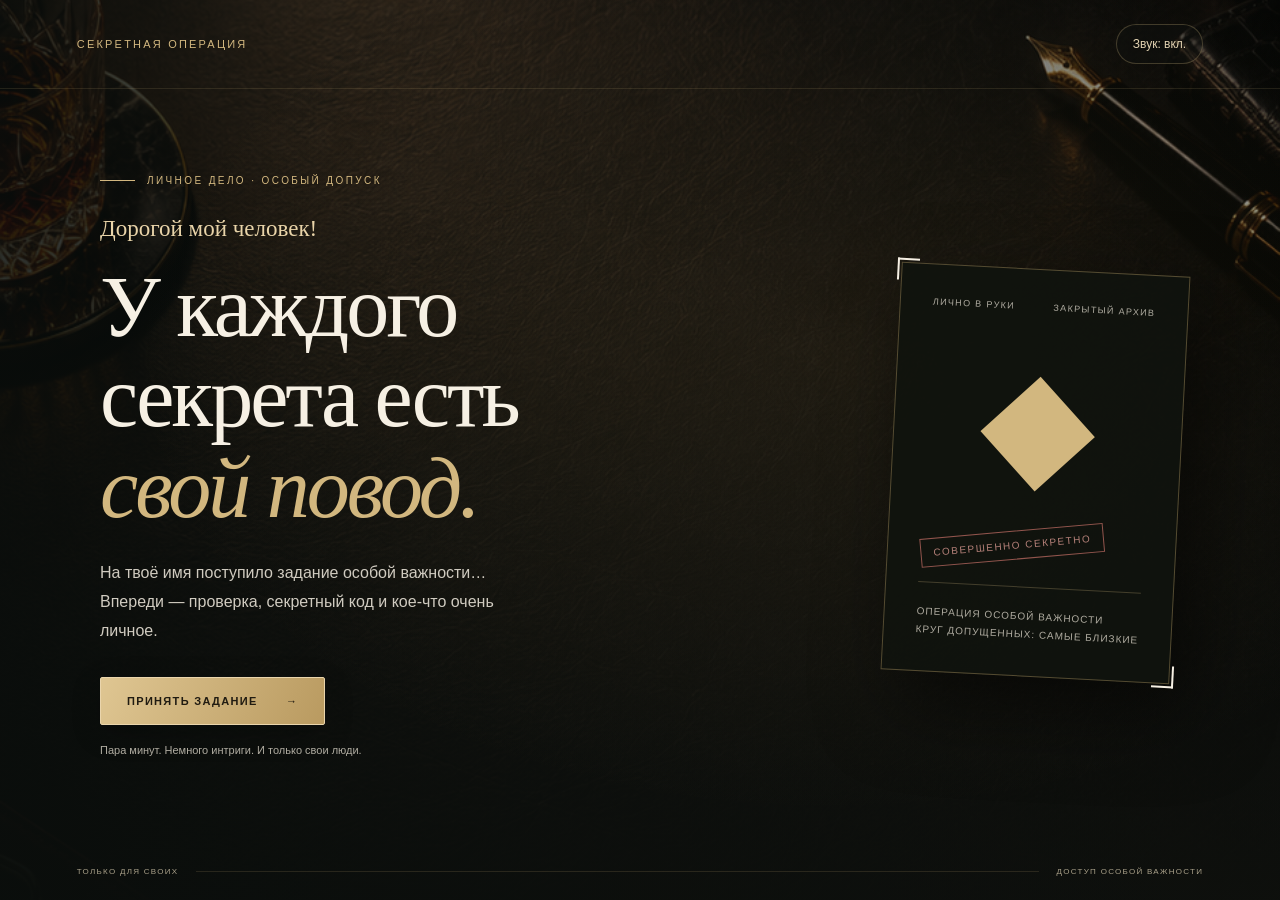
==== index.html @ e854c2c1 "Initial version of classified invitation" ====
<!doctype html>
<html lang="ru">
<head>
<meta charset="utf-8"><meta name="viewport" content="width=device-width,initial-scale=1,viewport-fit=cover">
<meta name="theme-color" content="#11120f"><meta name="description" content="Секретное задание для самого близкого круга.">
<title>СЕКРЕТНАЯ ОПЕРАЦИЯ · Совершенно секретно</title>
<link rel="icon" href="data:image/svg+xml,%3Csvg xmlns='http://www.w3.org/2000/svg' viewBox='0 0 64 64'%3E%3Crect width='64' height='64' rx='14' fill='%2311120f'/%3E%3Cpath d='M32 12L48 32L32 52L16 32Z' fill='%23d5b777'/%3E%3C/svg%3E">
<link rel="stylesheet" href="styles.css"><script type="module" src="app.js"></script>
</head>
<body>
<div class="ambience" aria-hidden="true"></div>
<header><a class="brand" href="./" aria-label="СЕКРЕТНАЯ ОПЕРАЦИЯ — начало">СЕКРЕТНАЯ ОПЕРАЦИЯ</a><button id="sound" class="sound" aria-pressed="true">Звук: вкл.</button></header>
<main id="main" tabindex="-1"></main>
<footer><span>ТОЛЬКО ДЛЯ СВОИХ</span><span class="footer-line"></span><span>ДОСТУП ОСОБОЙ ВАЖНОСТИ</span></footer>
<div id="effects" aria-hidden="true"></div><p id="asset-error" role="status" hidden>Не удалось загрузить часть оформления. Попробуйте обновить страницу.</p>
<noscript>Для участия в операции включите JavaScript в настройках браузера.</noscript>
</body></html>
---- styles.css ----
:root{color-scheme:dark;--gold:#d2b77f;--muted:#b0aca1;--ink:#11120f;font-family:Arial,Helvetica,sans-serif;background:var(--ink);color:#f6f0e4}*{box-sizing:border-box}body{margin:0;min-width:280px;min-height:100svh;display:flex;flex-direction:column}button,a{-webkit-tap-highlight-color:transparent}button{font:inherit;cursor:pointer}button:disabled{cursor:default;opacity:.6}button:focus-visible,a:focus-visible{outline:2px solid #f7dba0;outline-offset:5px}button{min-height:48px}header{position:relative;z-index:3;display:flex;align-items:center;justify-content:space-between;padding:24px max(6vw,env(safe-area-inset-right),20px);gap:16px;border-bottom:1px solid #d2b77f22}.brand{text-decoration:none;color:var(--gold);font-size:11px;letter-spacing:.2em;white-space:nowrap}.brand b{font-family:Georgia,serif;font-size:26px;font-weight:normal;letter-spacing:0;margin-left:8px}.sound{background:#11120f77;border:1px solid #d2b77f44;color:#e3d3b2;border-radius:30px;padding:0 16px;font-size:12px;min-height:40px}.ambience{position:fixed;inset:0;z-index:-2;background:linear-gradient(90deg,#090d0bd9,#0b0e0a70),linear-gradient(0deg,#10110ff5,transparent 70%),url('assets/images/spy_office_background.png') center 46%/cover no-repeat}.ambience:after{content:'';position:absolute;inset:0;background:radial-gradient(ellipse at 65% 40%,#d1a04413,transparent 60%)}main{width:100%;flex:1;display:flex;align-items:center;justify-content:center;padding:50px 24px 40px;outline:none}.scene{width:min(100%,680px);animation:arrive .65s both}.eyebrow{color:var(--gold);font-size:10px;letter-spacing:.24em;text-transform:uppercase;display:flex;align-items:center;gap:12px;margin-bottom:30px}.eyebrow:before{content:'';height:1px;width:35px;background:var(--gold)}h1,h2,p{margin-top:0}h1,h2{font-family:Georgia,'Times New Roman',serif;font-weight:normal}h1{font-size:clamp(46px,8vw,86px);line-height:1.05;margin-bottom:26px;letter-spacing:-.035em}h1 em{color:var(--gold);font-weight:normal}h2{font-size:clamp(28px,4.5vw,42px);line-height:1.2;margin-bottom:25px}.intro{width:min(100%,1080px);display:grid;grid-template-columns:1.15fr .85fr;align-items:center;gap:60px}.intro-copy{max-width:550px}.greeting{font-family:Georgia,serif;color:#e9d4a9;font-size:23px;margin-bottom:20px}.lead{color:#d0cbc0;line-height:1.8;font-size:16px;max-width:430px}.primary{background:linear-gradient(115deg,#dfc692,#b99a60);color:#201b11;border:1px solid #ead5ac;padding:17px 26px;font-size:11px;letter-spacing:.12em;font-weight:bold;border-radius:2px;box-shadow:0 8px 30px #0003;transition:filter .2s,transform .2s}.primary:hover{filter:brightness(1.1);transform:translateY(-1px)}.primary .arrow{margin-left:24px}.secondary{background:#15171299;color:#ddd0b6;border:1px solid #d2b77f55;padding:14px 20px;border-radius:2px;font-size:13px}.actions{display:flex;gap:12px;flex-wrap:wrap;margin-top:30px}.small{font-size:11px;color:var(--muted);line-height:1.7;margin-top:16px}.dossier{border:1px solid #bba16a66;background:#10130ee6;padding:32px;transform:rotate(3deg);box-shadow:20px 30px 80px #0008;position:relative}.dossier:before,.dossier:after{content:'';position:absolute;width:20px;height:20px;border-color:var(--gold)}.dossier:before{top:-5px;left:-5px;border-top:2px solid;border-left:2px solid}.dossier:after{bottom:-5px;right:-5px;border-bottom:2px solid;border-right:2px solid}.file-top{display:flex;justify-content:space-between;font-size:9px;letter-spacing:.15em;color:var(--muted)}.file-number{font:150px/1.2 Georgia,serif;color:var(--gold);text-align:center;margin:20px 0}.stamp{color:#b58179;border:1px solid #92554d;padding:8px 12px;letter-spacing:.15em;font-size:10px;display:inline-block;transform:rotate(-8deg)}.file-bottom{border-top:1px solid #d2b77f44;margin-top:26px;padding-top:20px;font-size:10px;line-height:1.8;letter-spacing:.1em;color:var(--muted)}footer{display:flex;align-items:center;gap:18px;padding:20px max(6vw,20px) max(24px,env(safe-area-inset-bottom));font-size:8px;letter-spacing:.16em;color:#aaa18a}.footer-line{height:1px;background:#d2b77f25;flex:1}.panel{padding:34px;background:#111610ed;border:1px solid #d2b77f40;box-shadow:0 25px 70px #0004}.panel-top{display:flex;justify-content:space-between;gap:15px;color:var(--gold);font-size:10px;letter-spacing:.12em;margin-bottom:24px}.live:before{content:'●';color:#b4c394;margin-right:7px}.ecg{height:100px;border-block:1px solid #d2b77f22;background:repeating-linear-gradient(90deg,transparent 0 29px,#d2b77f0c 30px),repeating-linear-gradient(0deg,transparent 0 24px,#d2b77f0c 25px);overflow:hidden;margin-bottom:27px;position:relative}.ecg svg{width:200%;height:100%;color:#c7bc8e;animation:pulse-line 6s linear infinite}.ecg.answered svg{color:#e5c36c;animation-duration:1.5s}.ecg:after{content:'';position:absolute;inset:0;background:linear-gradient(90deg,transparent,#d2b77f13,transparent);animation:scan 4s linear infinite}.answers{display:grid;gap:12px}.answer{text-align:left;padding:17px 20px;background:#ffffff04;border:1px solid #d2b77f40;color:#eee8dc;line-height:1.5;font-size:14px;transition:background .2s}.answer:hover{background:#d2b77f17}.verdict{border-left:2px solid var(--gold);padding:4px 0 4px 20px;color:#e7d7b6;line-height:1.7}.report-lines{display:grid;gap:16px;margin:30px 0;color:#c9c9b9;font-size:13px}.report-lines div{border-bottom:1px solid #d2b77f22;padding-bottom:14px}.report-lines span{color:var(--gold);float:right}.safe-scene{text-align:center;width:min(100%,800px)}.safe-scene .eyebrow{justify-content:center}.safe-layout{display:grid;grid-template-columns:1fr 260px;align-items:center;gap:30px}.safe-art{position:relative;width:100%;max-width:430px;margin:auto}.safe-art>img{width:100%;height:auto;display:block;transition:opacity .8s}.safe-open{position:absolute;inset:0;opacity:0}.safe-art.unlocked .safe-closed{opacity:0}.safe-art.unlocked .safe-open{opacity:1}.safe-art.unlocked:after{content:'';position:absolute;inset:15%;background:radial-gradient(ellipse,#ffe3a3bb,transparent 65%);animation:flash 1.8s both;pointer-events:none}.emerging{position:absolute;inset:23% 27% auto;width:46%!important;opacity:0;filter:drop-shadow(0 0 24px #f3c779);z-index:2}.unlocked .emerging{animation:emerge 2s .6s forwards}.code-display{display:block;background:#070a07;border:1px solid #d2b77f55;color:var(--gold);font:30px Georgia,serif;letter-spacing:.4em;padding:12px;min-height:61px;margin-bottom:14px}.keypad{display:grid;grid-template-columns:repeat(3,1fr);gap:8px}.keypad button{background:#1d211a;border:1px solid #d2b77f55;color:#ecdbb8;border-radius:3px;min-height:52px;font-size:20px}.keypad button:hover{background:#3b3727}.keypad .key-small{font-size:11px}.safe-status{min-height:42px;margin:16px 0 10px;color:#dfcfad;font-size:13px;line-height:1.5}.hints{text-align:left;font-size:13px;color:#d7cfbc;line-height:1.7}.hint{margin:10px 0}.final-scene{text-align:center;width:min(100%,660px)}.final-scene .eyebrow{justify-content:center;margin-bottom:14px}.card-stage{perspective:1800px;width:min(100%,600px);margin:auto;container-type:inline-size}.card{position:relative;aspect-ratio:2/3;transform-style:preserve-3d;transition:transform 1.25s cubic-bezier(.2,.7,.2,1)}.card.flipped{transform:rotateY(180deg)}.card-face{position:absolute;inset:0;backface-visibility:hidden;-webkit-backface-visibility:hidden}.card-front{padding:0;border:0;background:transparent;width:100%;display:block;filter:drop-shadow(0 0 18px #d2b77f33)}.card-face>img{width:100%;height:100%;object-fit:contain;display:block}.card-back{transform:rotateY(180deg)}.card-copy{position:absolute;top:22%;left:21%;width:60%;height:47%;display:flex;flex-direction:column;justify-content:space-between;align-items:center;color:#43230d;font-family:Georgia,'Times New Roman',serif;visibility:hidden}.flipped .card-copy{visibility:visible;transition:visibility 0s .6s}.card-greeting{font-family:'Snell Roundhand','Apple Chancery',Georgia,serif;font-style:italic;font-size:8cqw;line-height:1.12;margin:0;color:#77430c}.card-title{font-size:6.9cqw;white-space:nowrap;margin:0;letter-spacing:-.05em}.card-title strong{font-size:11cqw;color:#9f670d;font-weight:normal}.card-rule{color:#ac721c;line-height:1;font-size:5cqw;width:95%;display:flex;gap:8px;align-items:center}.card-rule:before,.card-rule:after{content:'';height:1px;background:#b78b43;flex:1}.card-message{font-size:4.2cqw;line-height:1.28;margin:0}.event{font-size:3.5cqw;line-height:1.5;text-align:center;width:100%;margin:0;padding-bottom:6cqw}.event div{display:flex;justify-content:center;gap:2cqw;align-items:baseline;white-space:nowrap}.event svg{width:4cqw;height:4cqw;flex-shrink:0;stroke:#ad761f;fill:none;stroke-width:1.8}.event .address{font-size:3.25cqw}.tap-label{color:#e1c68e;font-size:12px;letter-spacing:.08em;margin:12px 0 0;animation:breathe 3s infinite}.final-controls{margin:22px auto 0;max-width:480px}.confirmation{font:22px/1.5 Georgia,serif;color:#e1c68e}.local-note{font-size:11px;color:#aaa18a;line-height:1.6;margin-top:14px}.celebration .ambience{background:radial-gradient(ellipse at 50% 30%,#5a4121 0,#201c13 45%,#11120f 85%)}#effects{position:fixed;inset:0;pointer-events:none;z-index:9;overflow:hidden}.confetti{position:absolute;top:-20px;width:5px;height:10px;background:#dbb968;animation:fall 3s ease-in forwards}#asset-error{padding:15px;color:#eed7a4;text-align:center;font-size:13px}@keyframes arrive{from{opacity:0;transform:translateY(16px)}to{opacity:1;transform:none}}@keyframes pulse-line{to{transform:translateX(-50%)}}@keyframes scan{from{transform:translateX(-100%)}to{transform:translateX(100%)}}@keyframes flash{0%,100%{opacity:0}25%{opacity:1}70%{opacity:.3}}@keyframes emerge{0%{opacity:0;transform:translateY(20%) scale(.5)}30%{opacity:1}100%{opacity:1;transform:translateY(-15%) scale(1.8)}}@keyframes breathe{50%{opacity:.5}}@keyframes fall{to{transform:translateY(110vh) rotate(650deg);opacity:0}}@media(min-width:1000px){.intro{min-height:570px}.intro .lead{margin-bottom:32px}.dossier{max-width:340px;justify-self:end}}@media(max-width:650px){header{padding:16px 20px}main{padding:32px 20px}.intro{display:block}.dossier{display:none}.intro-copy{padding:20px 0 35px}h1{font-size:58px}.eyebrow{font-size:9px;margin-bottom:24px}.lead{font-size:15px}.panel{padding:24px 19px}.safe-layout{display:flex;flex-direction:column;gap:6px}.safe-art{max-width:265px}.safe-controls{width:min(100%,300px)}.safe-scene h2{margin-bottom:10px}.safe-scene .eyebrow{margin-bottom:16px}.final-scene{width:100%}main:has(.final-scene){padding:20px 0 30px}.final-controls{padding:0 24px}.card-stage{min-width:360px}.final-scene{overflow:auto}.final-scene .eyebrow{font-size:9px}footer{font-size:7px;gap:10px;padding-inline:20px}.actions>*{flex-grow:1}.card-stage{min-width:0;width:100%}.card-greeting{font-size:8cqw}}@media(max-width:360px){main{padding-inline:16px}h1{font-size:50px}.brand{font-size:9px}.sound{font-size:11px;padding-inline:11px}.panel{padding:22px 16px}.final-scene .eyebrow{letter-spacing:.16em}}@media(prefers-reduced-motion:reduce){*,*:before,*:after{animation:none!important;scroll-behavior:auto!important;transition-duration:.01ms!important}.unlocked .emerging{opacity:1;transform:scale(1.4)}.flipped .card-copy{transition:none}.confetti{display:none}}
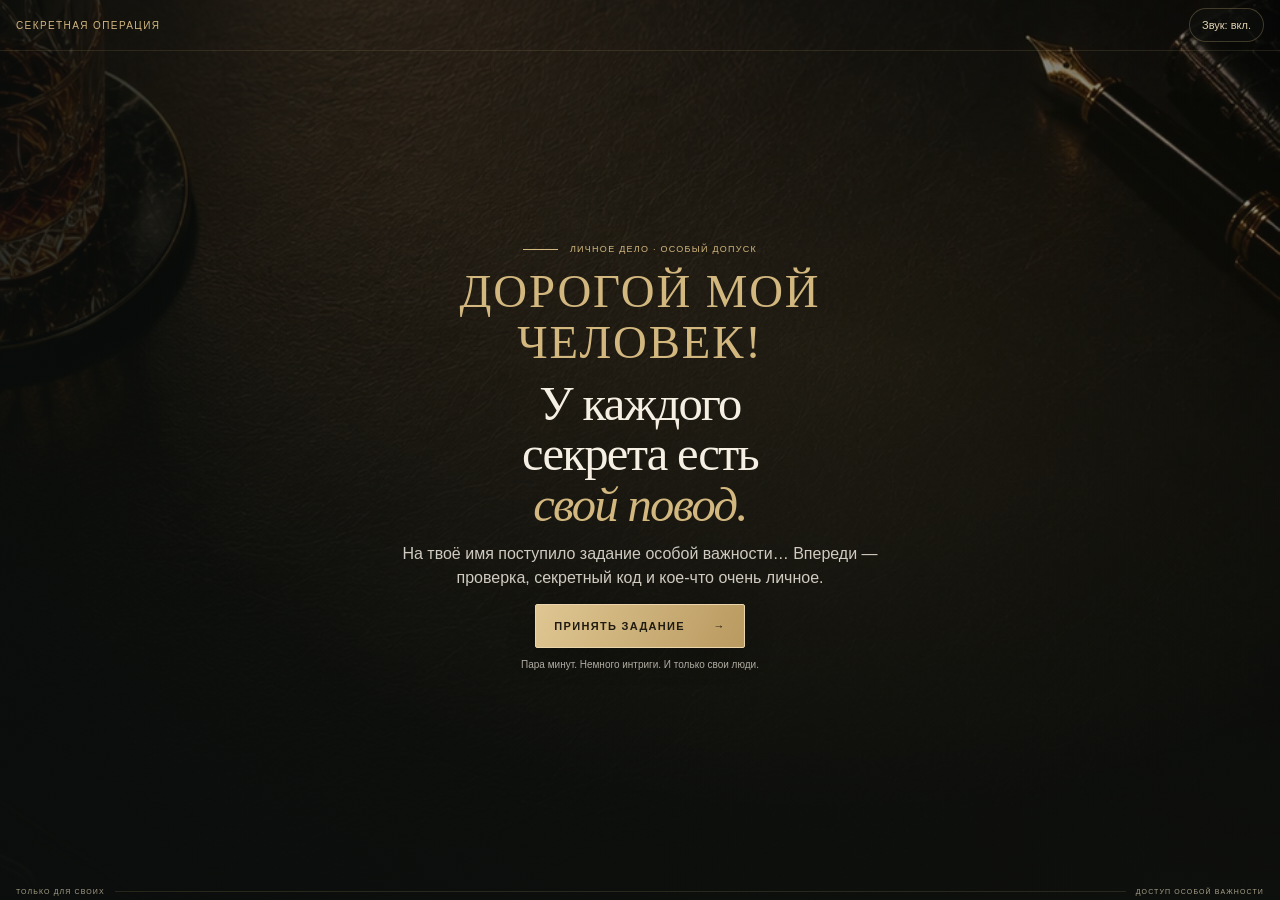
==== commit 1667c146: "Finalize mobile invitation and safe keypad" ====
--- a/index.html
+++ b/index.html
@@ -5,13 +5,15 @@
 <meta name="theme-color" content="#11120f"><meta name="description" content="Секретное задание для самого близкого круга.">
 <title>СЕКРЕТНАЯ ОПЕРАЦИЯ · Совершенно секретно</title>
 <link rel="icon" href="data:image/svg+xml,%3Csvg xmlns='http://www.w3.org/2000/svg' viewBox='0 0 64 64'%3E%3Crect width='64' height='64' rx='14' fill='%2311120f'/%3E%3Cpath d='M32 12L48 32L32 52L16 32Z' fill='%23d5b777'/%3E%3C/svg%3E">
-<link rel="stylesheet" href="styles.css"><script type="module" src="app.js"></script>
+<link rel="preload" as="image" href="assets/images/spy_office_background_q90.webp" type="image/webp" fetchpriority="high">
+<link rel="stylesheet" href="styles.css?v=keypad-v6"><script type="module" src="app.js?v=keypad-v6"></script>
 </head>
 <body>
 <div class="ambience" aria-hidden="true"></div>
 <header><a class="brand" href="./" aria-label="СЕКРЕТНАЯ ОПЕРАЦИЯ — начало">СЕКРЕТНАЯ ОПЕРАЦИЯ</a><button id="sound" class="sound" aria-pressed="true">Звук: вкл.</button></header>
 <main id="main" tabindex="-1"></main>
 <footer><span>ТОЛЬКО ДЛЯ СВОИХ</span><span class="footer-line"></span><span>ДОСТУП ОСОБОЙ ВАЖНОСТИ</span></footer>
+<div id="loading" class="loading-notice" role="status" aria-live="polite" hidden><span id="loading-message">Готовим секретные материалы…</span><button id="loading-retry" class="secondary" hidden>Повторить загрузку</button></div>
 <div id="effects" aria-hidden="true"></div><p id="asset-error" role="status" hidden>Не удалось загрузить часть оформления. Попробуйте обновить страницу.</p>
 <noscript>Для участия в операции включите JavaScript в настройках браузера.</noscript>
 </body></html>
--- a/styles.css
+++ b/styles.css
@@ -1 +1,166 @@
-:root{color-scheme:dark;--gold:#d2b77f;--muted:#b0aca1;--ink:#11120f;font-family:Arial,Helvetica,sans-serif;background:var(--ink);color:#f6f0e4}*{box-sizing:border-box}body{margin:0;min-width:280px;min-height:100svh;display:flex;flex-direction:column}button,a{-webkit-tap-highlight-color:transparent}button{font:inherit;cursor:pointer}button:disabled{cursor:default;opacity:.6}button:focus-visible,a:focus-visible{outline:2px solid #f7dba0;outline-offset:5px}button{min-height:48px}header{position:relative;z-index:3;display:flex;align-items:center;justify-content:space-between;padding:24px max(6vw,env(safe-area-inset-right),20px);gap:16px;border-bottom:1px solid #d2b77f22}.brand{text-decoration:none;color:var(--gold);font-size:11px;letter-spacing:.2em;white-space:nowrap}.brand b{font-family:Georgia,serif;font-size:26px;font-weight:normal;letter-spacing:0;margin-left:8px}.sound{background:#11120f77;border:1px solid #d2b77f44;color:#e3d3b2;border-radius:30px;padding:0 16px;font-size:12px;min-height:40px}.ambience{position:fixed;inset:0;z-index:-2;background:linear-gradient(90deg,#090d0bd9,#0b0e0a70),linear-gradient(0deg,#10110ff5,transparent 70%),url('assets/images/spy_office_background.png') center 46%/cover no-repeat}.ambience:after{content:'';position:absolute;inset:0;background:radial-gradient(ellipse at 65% 40%,#d1a04413,transparent 60%)}main{width:100%;flex:1;display:flex;align-items:center;justify-content:center;padding:50px 24px 40px;outline:none}.scene{width:min(100%,680px);animation:arrive .65s both}.eyebrow{color:var(--gold);font-size:10px;letter-spacing:.24em;text-transform:uppercase;display:flex;align-items:center;gap:12px;margin-bottom:30px}.eyebrow:before{content:'';height:1px;width:35px;background:var(--gold)}h1,h2,p{margin-top:0}h1,h2{font-family:Georgia,'Times New Roman',serif;font-weight:normal}h1{font-size:clamp(46px,8vw,86px);line-height:1.05;margin-bottom:26px;letter-spacing:-.035em}h1 em{color:var(--gold);font-weight:normal}h2{font-size:clamp(28px,4.5vw,42px);line-height:1.2;margin-bottom:25px}.intro{width:min(100%,1080px);display:grid;grid-template-columns:1.15fr .85fr;align-items:center;gap:60px}.intro-copy{max-width:550px}.greeting{font-family:Georgia,serif;color:#e9d4a9;font-size:23px;margin-bottom:20px}.lead{color:#d0cbc0;line-height:1.8;font-size:16px;max-width:430px}.primary{background:linear-gradient(115deg,#dfc692,#b99a60);color:#201b11;border:1px solid #ead5ac;padding:17px 26px;font-size:11px;letter-spacing:.12em;font-weight:bold;border-radius:2px;box-shadow:0 8px 30px #0003;transition:filter .2s,transform .2s}.primary:hover{filter:brightness(1.1);transform:translateY(-1px)}.primary .arrow{margin-left:24px}.secondary{background:#15171299;color:#ddd0b6;border:1px solid #d2b77f55;padding:14px 20px;border-radius:2px;font-size:13px}.actions{display:flex;gap:12px;flex-wrap:wrap;margin-top:30px}.small{font-size:11px;color:var(--muted);line-height:1.7;margin-top:16px}.dossier{border:1px solid #bba16a66;background:#10130ee6;padding:32px;transform:rotate(3deg);box-shadow:20px 30px 80px #0008;position:relative}.dossier:before,.dossier:after{content:'';position:absolute;width:20px;height:20px;border-color:var(--gold)}.dossier:before{top:-5px;left:-5px;border-top:2px solid;border-left:2px solid}.dossier:after{bottom:-5px;right:-5px;border-bottom:2px solid;border-right:2px solid}.file-top{display:flex;justify-content:space-between;font-size:9px;letter-spacing:.15em;color:var(--muted)}.file-number{font:150px/1.2 Georgia,serif;color:var(--gold);text-align:center;margin:20px 0}.stamp{color:#b58179;border:1px solid #92554d;padding:8px 12px;letter-spacing:.15em;font-size:10px;display:inline-block;transform:rotate(-8deg)}.file-bottom{border-top:1px solid #d2b77f44;margin-top:26px;padding-top:20px;font-size:10px;line-height:1.8;letter-spacing:.1em;color:var(--muted)}footer{display:flex;align-items:center;gap:18px;padding:20px max(6vw,20px) max(24px,env(safe-area-inset-bottom));font-size:8px;letter-spacing:.16em;color:#aaa18a}.footer-line{height:1px;background:#d2b77f25;flex:1}.panel{padding:34px;background:#111610ed;border:1px solid #d2b77f40;box-shadow:0 25px 70px #0004}.panel-top{display:flex;justify-content:space-between;gap:15px;color:var(--gold);font-size:10px;letter-spacing:.12em;margin-bottom:24px}.live:before{content:'●';color:#b4c394;margin-right:7px}.ecg{height:100px;border-block:1px solid #d2b77f22;background:repeating-linear-gradient(90deg,transparent 0 29px,#d2b77f0c 30px),repeating-linear-gradient(0deg,transparent 0 24px,#d2b77f0c 25px);overflow:hidden;margin-bottom:27px;position:relative}.ecg svg{width:200%;height:100%;color:#c7bc8e;animation:pulse-line 6s linear infinite}.ecg.answered svg{color:#e5c36c;animation-duration:1.5s}.ecg:after{content:'';position:absolute;inset:0;background:linear-gradient(90deg,transparent,#d2b77f13,transparent);animation:scan 4s linear infinite}.answers{display:grid;gap:12px}.answer{text-align:left;padding:17px 20px;background:#ffffff04;border:1px solid #d2b77f40;color:#eee8dc;line-height:1.5;font-size:14px;transition:background .2s}.answer:hover{background:#d2b77f17}.verdict{border-left:2px solid var(--gold);padding:4px 0 4px 20px;color:#e7d7b6;line-height:1.7}.report-lines{display:grid;gap:16px;margin:30px 0;color:#c9c9b9;font-size:13px}.report-lines div{border-bottom:1px solid #d2b77f22;padding-bottom:14px}.report-lines span{color:var(--gold);float:right}.safe-scene{text-align:center;width:min(100%,800px)}.safe-scene .eyebrow{justify-content:center}.safe-layout{display:grid;grid-template-columns:1fr 260px;align-items:center;gap:30px}.safe-art{position:relative;width:100%;max-width:430px;margin:auto}.safe-art>img{width:100%;height:auto;display:block;transition:opacity .8s}.safe-open{position:absolute;inset:0;opacity:0}.safe-art.unlocked .safe-closed{opacity:0}.safe-art.unlocked .safe-open{opacity:1}.safe-art.unlocked:after{content:'';position:absolute;inset:15%;background:radial-gradient(ellipse,#ffe3a3bb,transparent 65%);animation:flash 1.8s both;pointer-events:none}.emerging{position:absolute;inset:23% 27% auto;width:46%!important;opacity:0;filter:drop-shadow(0 0 24px #f3c779);z-index:2}.unlocked .emerging{animation:emerge 2s .6s forwards}.code-display{display:block;background:#070a07;border:1px solid #d2b77f55;color:var(--gold);font:30px Georgia,serif;letter-spacing:.4em;padding:12px;min-height:61px;margin-bottom:14px}.keypad{display:grid;grid-template-columns:repeat(3,1fr);gap:8px}.keypad button{background:#1d211a;border:1px solid #d2b77f55;color:#ecdbb8;border-radius:3px;min-height:52px;font-size:20px}.keypad button:hover{background:#3b3727}.keypad .key-small{font-size:11px}.safe-status{min-height:42px;margin:16px 0 10px;color:#dfcfad;font-size:13px;line-height:1.5}.hints{text-align:left;font-size:13px;color:#d7cfbc;line-height:1.7}.hint{margin:10px 0}.final-scene{text-align:center;width:min(100%,660px)}.final-scene .eyebrow{justify-content:center;margin-bottom:14px}.card-stage{perspective:1800px;width:min(100%,600px);margin:auto;container-type:inline-size}.card{position:relative;aspect-ratio:2/3;transform-style:preserve-3d;transition:transform 1.25s cubic-bezier(.2,.7,.2,1)}.card.flipped{transform:rotateY(180deg)}.card-face{position:absolute;inset:0;backface-visibility:hidden;-webkit-backface-visibility:hidden}.card-front{padding:0;border:0;background:transparent;width:100%;display:block;filter:drop-shadow(0 0 18px #d2b77f33)}.card-face>img{width:100%;height:100%;object-fit:contain;display:block}.card-back{transform:rotateY(180deg)}.card-copy{position:absolute;top:22%;left:21%;width:60%;height:47%;display:flex;flex-direction:column;justify-content:space-between;align-items:center;color:#43230d;font-family:Georgia,'Times New Roman',serif;visibility:hidden}.flipped .card-copy{visibility:visible;transition:visibility 0s .6s}.card-greeting{font-family:'Snell Roundhand','Apple Chancery',Georgia,serif;font-style:italic;font-size:8cqw;line-height:1.12;margin:0;color:#77430c}.card-title{font-size:6.9cqw;white-space:nowrap;margin:0;letter-spacing:-.05em}.card-title strong{font-size:11cqw;color:#9f670d;font-weight:normal}.card-rule{color:#ac721c;line-height:1;font-size:5cqw;width:95%;display:flex;gap:8px;align-items:center}.card-rule:before,.card-rule:after{content:'';height:1px;background:#b78b43;flex:1}.card-message{font-size:4.2cqw;line-height:1.28;margin:0}.event{font-size:3.5cqw;line-height:1.5;text-align:center;width:100%;margin:0;padding-bottom:6cqw}.event div{display:flex;justify-content:center;gap:2cqw;align-items:baseline;white-space:nowrap}.event svg{width:4cqw;height:4cqw;flex-shrink:0;stroke:#ad761f;fill:none;stroke-width:1.8}.event .address{font-size:3.25cqw}.tap-label{color:#e1c68e;font-size:12px;letter-spacing:.08em;margin:12px 0 0;animation:breathe 3s infinite}.final-controls{margin:22px auto 0;max-width:480px}.confirmation{font:22px/1.5 Georgia,serif;color:#e1c68e}.local-note{font-size:11px;color:#aaa18a;line-height:1.6;margin-top:14px}.celebration .ambience{background:radial-gradient(ellipse at 50% 30%,#5a4121 0,#201c13 45%,#11120f 85%)}#effects{position:fixed;inset:0;pointer-events:none;z-index:9;overflow:hidden}.confetti{position:absolute;top:-20px;width:5px;height:10px;background:#dbb968;animation:fall 3s ease-in forwards}#asset-error{padding:15px;color:#eed7a4;text-align:center;font-size:13px}@keyframes arrive{from{opacity:0;transform:translateY(16px)}to{opacity:1;transform:none}}@keyframes pulse-line{to{transform:translateX(-50%)}}@keyframes scan{from{transform:translateX(-100%)}to{transform:translateX(100%)}}@keyframes flash{0%,100%{opacity:0}25%{opacity:1}70%{opacity:.3}}@keyframes emerge{0%{opacity:0;transform:translateY(20%) scale(.5)}30%{opacity:1}100%{opacity:1;transform:translateY(-15%) scale(1.8)}}@keyframes breathe{50%{opacity:.5}}@keyframes fall{to{transform:translateY(110vh) rotate(650deg);opacity:0}}@media(min-width:1000px){.intro{min-height:570px}.intro .lead{margin-bottom:32px}.dossier{max-width:340px;justify-self:end}}@media(max-width:650px){header{padding:16px 20px}main{padding:32px 20px}.intro{display:block}.dossier{display:none}.intro-copy{padding:20px 0 35px}h1{font-size:58px}.eyebrow{font-size:9px;margin-bottom:24px}.lead{font-size:15px}.panel{padding:24px 19px}.safe-layout{display:flex;flex-direction:column;gap:6px}.safe-art{max-width:265px}.safe-controls{width:min(100%,300px)}.safe-scene h2{margin-bottom:10px}.safe-scene .eyebrow{margin-bottom:16px}.final-scene{width:100%}main:has(.final-scene){padding:20px 0 30px}.final-controls{padding:0 24px}.card-stage{min-width:360px}.final-scene{overflow:auto}.final-scene .eyebrow{font-size:9px}footer{font-size:7px;gap:10px;padding-inline:20px}.actions>*{flex-grow:1}.card-stage{min-width:0;width:100%}.card-greeting{font-size:8cqw}}@media(max-width:360px){main{padding-inline:16px}h1{font-size:50px}.brand{font-size:9px}.sound{font-size:11px;padding-inline:11px}.panel{padding:22px 16px}.final-scene .eyebrow{letter-spacing:.16em}}@media(prefers-reduced-motion:reduce){*,*:before,*:after{animation:none!important;scroll-behavior:auto!important;transition-duration:.01ms!important}.unlocked .emerging{opacity:1;transform:scale(1.4)}.flipped .card-copy{transition:none}.confetti{display:none}}
+/* Shared viewport shell. Component layout rules live once, below. */
+:root{color-scheme:dark;--gold:#d2b77f;--muted:#b0aca1;--ink:#11120f;font-family:Arial,Helvetica,sans-serif;background:var(--ink);color:#f6f0e4}
+*{box-sizing:border-box}
+[hidden]{display:none!important}
+html{height:100%;width:100%;overflow:hidden;overscroll-behavior:none}
+body{position:fixed;inset:0;margin:0;width:100%;min-width:280px;height:100vh;height:100dvh;min-height:0;overflow:hidden;display:grid;grid-template-columns:minmax(0,1fr);grid-template-rows:auto minmax(0,1fr) auto;padding-top:env(safe-area-inset-top)}
+button,a{-webkit-tap-highlight-color:transparent}
+button{max-width:100%;min-width:0;font:inherit;cursor:pointer;min-height:44px;touch-action:manipulation}
+button:disabled{cursor:default;opacity:.6}
+button:focus-visible,a:focus-visible{outline:2px solid #f7dba0;outline-offset:4px}
+h1,h2,p{margin-top:0}
+h1,h2{font-family:Georgia,'Times New Roman',serif;font-weight:normal}
+h2{font-size:clamp(20px,3.3dvh,32px);line-height:1.18;margin-bottom:14px}
+header{position:relative;z-index:3;min-width:0;min-height:48px;display:flex;align-items:center;justify-content:space-between;gap:12px;padding:8px max(16px,env(safe-area-inset-right)) 8px max(16px,env(safe-area-inset-left));border-bottom:1px solid #d2b77f22}
+.brand{text-decoration:none;color:var(--gold);font-size:10px;letter-spacing:.14em;white-space:nowrap}
+.sound{min-height:34px;background:#11120f77;border:1px solid #d2b77f44;color:#e3d3b2;border-radius:30px;padding:0 12px;font-size:11px;white-space:nowrap}
+main{width:100%;min-width:0;min-height:0;display:grid;grid-template-columns:minmax(0,1fr);grid-template-rows:minmax(0,1fr);justify-items:center;align-items:stretch;padding:10px max(16px,env(safe-area-inset-right)) 10px max(16px,env(safe-area-inset-left));outline:none}
+footer{min-width:0;display:flex;align-items:center;gap:10px;padding:5px 16px max(5px,env(safe-area-inset-bottom));font-size:7px;letter-spacing:.16em;color:#aaa18a}
+.footer-line{height:1px;min-width:0;flex:1;background:#d2b77f25}
+.ambience{position:fixed;inset:0;z-index:-2;background:linear-gradient(90deg,#090d0bd9,#0b0e0a70),linear-gradient(0deg,#10110ff5,transparent 70%),var(--office-image,url('assets/images/spy_office_background_q90.webp')) center 46%/cover no-repeat}
+.ambience:after{content:'';position:absolute;inset:0;background:radial-gradient(ellipse at 65% 40%,#d1a04413,transparent 60%)}
+.scene{width:100%;max-width:680px;height:100%;min-width:0;min-height:0;display:flex;flex-direction:column;justify-content:center;animation:arrive .65s both}
+.eyebrow{display:flex;align-items:center;gap:12px;flex:0 0 auto;color:var(--gold);font-size:9px;line-height:1.3;letter-spacing:.14em;text-transform:uppercase;margin-bottom:10px}
+.eyebrow:before{content:'';height:1px;width:35px;flex-shrink:0;background:var(--gold)}
+.lead{font-size:clamp(13px,1.9dvh,16px);line-height:1.5;color:#d0cbc0;margin-bottom:0}
+.actions{display:flex;flex-wrap:wrap;gap:8px;margin-top:14px}
+.primary{min-height:44px;background:linear-gradient(115deg,#dfc692,#b99a60);color:#201b11;border:1px solid #ead5ac;padding:13px 18px;font-size:11px;letter-spacing:.12em;font-weight:bold;border-radius:2px;box-shadow:0 8px 30px #0003;transition:filter .2s,transform .2s}
+.primary:hover{filter:brightness(1.1);transform:translateY(-1px)}
+.primary .arrow{margin-left:24px}
+.secondary{min-height:44px;background:#15171299;color:#ddd0b6;border:1px solid #d2b77f55;padding:10px 16px;border-radius:2px;font-size:13px}
+.small{font-size:10px;line-height:1.4;color:var(--muted);margin:10px 0 0}
+
+/* Introduction: one centered content column, with no inherited desktop grid. */
+.intro{max-width:900px;align-items:center;text-align:center}
+.intro,.scene:has(>.panel){padding-bottom:clamp(8px,2dvh,20px)}
+.intro-copy{width:100%;max-width:620px;min-width:0}
+.intro .eyebrow{justify-content:center}
+.greeting{font:clamp(28px,5.2dvh,48px)/1.1 Georgia,'Times New Roman',serif;color:var(--gold);text-align:center;text-transform:uppercase;letter-spacing:.04em;margin-bottom:10px}
+.intro h1{font-size:clamp(28px,5.4dvh,52px);line-height:1.04;letter-spacing:-.035em;margin-bottom:12px}
+.intro h1 em{color:var(--gold);font-weight:normal}
+.intro .lead{max-width:480px;margin:0 auto}
+.intro .actions{justify-content:center}
+.dossier{display:none}
+
+/* Detector and security report: intrinsic text height within the stage. */
+.panel{align-self:stretch;max-width:100%;width:100%;min-width:0;flex:0 0 auto;padding:clamp(14px,2.6dvh,28px);background:#111610ed;border:1px solid #d2b77f40;box-shadow:0 25px 70px #0004}
+.panel-top{min-width:0;flex-wrap:wrap;display:flex;justify-content:space-between;gap:12px;color:var(--gold);font-size:9px;line-height:1.3;letter-spacing:.06em;margin-bottom:12px}
+.live:before{content:'●';color:#b4c394;margin-right:7px}
+.panel>*{min-width:0;max-width:100%;overflow-wrap:anywhere}
+.ecg{width:100%;contain:inline-size;position:relative;height:clamp(38px,7dvh,80px);margin-bottom:12px;border-block:1px solid #d2b77f22;background:repeating-linear-gradient(90deg,transparent 0 29px,#d2b77f0c 30px),repeating-linear-gradient(0deg,transparent 0 24px,#d2b77f0c 25px);overflow:hidden}
+.ecg svg{position:absolute;inset:0 auto auto 0;max-width:none;width:200%;height:100%;color:#c7bc8e;animation:pulse-line 6s linear infinite}
+.ecg.answered svg{color:#e5c36c;animation-duration:1.5s}
+.ecg:after{content:'';position:absolute;inset:0;background:linear-gradient(90deg,transparent,#d2b77f13,transparent);animation:scan 4s linear infinite}
+.answers{display:grid;grid-template-columns:minmax(0,1fr);gap:8px}
+.answer{min-width:0;width:100%;white-space:normal;overflow-wrap:anywhere;min-height:48px;text-align:left;padding:10px 12px;background:#ffffff04;border:1px solid #d2b77f40;color:#eee8dc;line-height:1.35;font-size:clamp(13px,1.8dvh,15px);transition:background .2s}
+.answer:hover{background:#d2b77f17}
+.verdict{border-left:2px solid var(--gold);padding:4px 0 4px 14px;color:#e7d7b6;font-size:13px;line-height:1.45;margin-bottom:0}
+.report-scene .panel{padding:clamp(12px,2dvh,24px)}
+.report-scene h2{font-size:clamp(22px,3.2dvh,32px);line-height:1.1;margin-bottom:8px}
+.report-scene .lead{font-size:12px;line-height:1.4}
+.report-lines{display:grid;grid-template-columns:minmax(0,1fr);gap:5px;margin:8px 0;font-size:11px;color:#c9c9b9}
+.report-lines div{min-width:0;display:flex;justify-content:space-between;gap:12px;padding-bottom:5px;border-bottom:1px solid #d2b77f22}
+.report-lines span{color:var(--gold);text-align:right}
+.report-scene .verdict{font-size:11.5px;line-height:1.35}
+.report-scene .actions{margin-top:12px}
+
+/* Safe: retain the repaired image-relative coordinate system and door space. */
+main[data-stage="safe"]{padding-inline:max(8px,env(safe-area-inset-left)) max(8px,env(safe-area-inset-right))}
+.safe-scene{max-width:800px;justify-content:flex-start;align-items:stretch;text-align:center}
+.safe-scene>.eyebrow,.safe-scene>h2{flex:0 0 auto}
+.safe-scene .eyebrow{justify-content:center;font-size:8px;letter-spacing:.1em;margin-bottom:5px}
+.safe-scene h2{font-size:clamp(20px,3dvh,30px);margin-bottom:5px}
+.safe-messages{flex:0 0 auto;display:flex;flex-direction:column;justify-content:flex-end;width:100%;height:72px}
+.safe-scene .hints{font-size:clamp(12px,1.7dvh,15px);line-height:1.35;min-height:32px;display:grid;grid-template-columns:minmax(0,1fr);place-items:end center;color:#d7cfbc}
+.safe-scene .hint{margin:0;max-width:400px}
+.safe-status{width:100%;min-width:0;font-size:12px;line-height:1.35;min-height:40px;max-width:460px;color:#dfcfad;margin:3px auto 0}
+.safe-layout{display:flex;flex-direction:column;flex:1 1 0;align-items:center;justify-content:center;align-self:stretch;width:100%;height:auto;min-width:0;min-height:0;margin:0;padding:0;container-type:size}
+.safe-art{position:relative;flex:0 0 auto;width:min(100%,calc((100cqh - 92px)*.826246634));height:auto;max-width:650px;max-height:100%;min-width:0;min-height:0;aspect-ratio:1351/1755;margin:0;padding:0}
+.safe-closed-frame{position:absolute;margin:0;padding:0;container-type:inline-size}
+.safe-closed-frame .safe-closed{width:100%;height:100%;object-fit:contain;display:block;transition:opacity .8s}
+.safe-controls{position:absolute;inset:0;width:100%;height:100%;min-width:0;min-height:0;margin:0;padding:0}
+.safe-controls .keypad{position:absolute;inset:0;display:block}
+.safe-controls .safe-key{position:absolute;transform:translate(-50%,-50%);min-height:0;min-width:0;padding:0;border:0;border-radius:50%;background:transparent;color:#eed29a;display:grid;place-items:center;user-select:none;-webkit-user-select:none;transition:background .15s,box-shadow .15s}
+.safe-controls .safe-key:hover,.safe-controls .safe-key:active{background:#d2b77f25;box-shadow:inset 0 0 9px #e5bf6c77,0 0 7px #e5bf6c44}
+.safe-controls .safe-key:focus-visible{outline:2px solid #f7dba0;outline-offset:1px}
+.safe-controls .code-display{position:absolute;transform:translate(-50%,-50%);display:grid;place-items:center;background:#080a07eb;border:0;border-radius:10px;padding:0;margin:0;min-height:0;font:bold clamp(12px,7cqw,30px)/1 monospace;letter-spacing:.15em;color:#e3c17d;text-shadow:0 0 5px #dbb77066;pointer-events:none;white-space:pre}
+.safe-art>img{height:auto;display:block;transition:opacity .8s}
+.safe-art>.safe-open,.safe-art>.emerging,.safe-closed-frame>.safe-closed{pointer-events:none}
+.safe-open{position:absolute;object-fit:contain;opacity:0}
+.safe-art.unlocked .safe-controls{pointer-events:none}
+.safe-art.unlocked .safe-key,.safe-art.unlocked .code-display{opacity:0;transition:opacity .4s}
+.safe-art.unlocked .safe-closed{opacity:0}
+.safe-art.unlocked .safe-open{opacity:1}
+.safe-art.unlocked:after{content:'';position:absolute;inset:15% 30% 15% 12%;background:radial-gradient(ellipse,#ffe3a3bb,transparent 65%);animation:flash 1.8s both;pointer-events:none}
+.emerging{position:absolute;inset:23% auto auto 32.14%;width:37.72%!important;opacity:0;filter:drop-shadow(0 0 24px #f3c779);z-index:2}
+.unlocked .emerging{animation:emerge 2s .6s forwards}
+
+/* Card and action are one centered composition, measured against the available slot. */
+main:has(.final-scene){padding:6px max(8px,env(safe-area-inset-right)) 6px max(8px,env(safe-area-inset-left))}
+.final-scene{max-width:660px;justify-content:flex-start;align-items:stretch;gap:6px;text-align:center}
+.final-scene>.eyebrow{justify-content:center;font-size:8px;letter-spacing:.12em;margin:0}
+.card-viewport{display:flex;flex-direction:column;gap:18px;flex:1 1 0;align-items:center;justify-content:center;width:100%;min-width:0;min-height:0;margin:6px 0;container-type:size}
+.card-stage{position:relative;flex:0 0 auto;width:min(100%,calc(100cqh*.6666666667));height:auto;max-width:600px;min-width:0;aspect-ratio:2/3;margin:0;perspective:1800px;container-type:inline-size}
+.card{position:relative;width:100%;aspect-ratio:2/3;transform-style:preserve-3d;transition:transform 1.25s cubic-bezier(.2,.7,.2,1)}
+.card.flipped{transform:rotateY(180deg)}
+.card-face{position:absolute;inset:0;backface-visibility:hidden;-webkit-backface-visibility:hidden}
+.card-front{width:100%;min-height:0;padding:0;border:0;background:transparent;display:block;filter:drop-shadow(0 0 18px #d2b77f33)}
+.card-face>img{width:100%;height:100%;object-fit:contain;display:block}
+.card-back{transform:rotateY(180deg)}
+.card-copy{position:absolute;top:22%;left:21%;width:60%;height:47%;display:flex;flex-direction:column;justify-content:space-between;align-items:center;color:#43230d;font-family:Georgia,'Times New Roman',serif;visibility:hidden}
+.flipped .card-copy{visibility:visible;transition:visibility 0s .6s}
+.card-greeting{font-family:'Snell Roundhand','Apple Chancery',Georgia,serif;font-style:italic;font-size:7.5cqw;line-height:1.12;margin:0;color:#77430c}
+.card-copy[data-long-greeting="true"] .card-greeting{font-size:5.5cqw}
+.card-title{font-size:6.9cqw;line-height:1.18;white-space:nowrap;margin:0;letter-spacing:-.05em}
+.card-title strong{font-size:10cqw;color:#9f670d;font-weight:normal}
+.card-rule{color:#ac721c;line-height:1;font-size:3.5cqw;width:95%;display:flex;gap:8px;align-items:center}
+.card-rule:before,.card-rule:after{content:'';height:1px;background:#b78b43;flex:1}
+.card-message{font-size:max(12px,4.2cqw);line-height:1.28;margin:0}
+.event{font-size:max(10px,3.5cqw);line-height:1.35;text-align:center;width:100%;margin:0;padding-bottom:3.5cqw}
+.event div{display:flex;justify-content:center;gap:2cqw;align-items:baseline;white-space:nowrap}
+.event svg{width:4cqw;height:4cqw;flex-shrink:0;stroke:#ad761f;fill:none;stroke-width:1.8}
+.event .address{font-size:max(10px,3.25cqw)}
+.invitation-actions{flex:0 0 auto;display:grid;grid-template-columns:minmax(0,1fr);align-items:center;width:100%;min-width:0;min-height:48px;text-align:center}
+.tap-label{color:#e1c68e;font-size:11px;letter-spacing:.08em;line-height:1.4;margin:0;animation:breathe 3s infinite}
+.final-controls{width:100%;min-width:0;margin:0;padding:0 4px;display:flex;flex-direction:column;align-items:center;justify-content:center;gap:6px}
+.final-controls .primary{min-height:44px;padding:10px 24px}
+.confirmation-scene{max-width:680px;align-items:center;gap:clamp(12px,2dvh,20px);text-align:center;padding-block:12px}
+.confirmation-scene>.eyebrow{justify-content:center;margin:0}
+.confirmation{width:100%;max-width:32ch;min-width:0;font:clamp(24px,6.5vw,40px)/1.3 Georgia,serif;color:#e1c68e;text-align:center;text-wrap:balance;margin:0 auto}
+.confirmation>span{display:block}
+.confirmation>span+span{margin-top:10px;font-size:.85em}
+.confirmation-scene>.local-note{font-size:12px;line-height:1.5}
+.confirmation-scene>.secondary{margin-top:4px}
+.local-note{width:100%;max-width:52ch;font-size:10px;line-height:1.3;color:#aaa18a;text-align:center;margin:0}
+.celebration .ambience{background:radial-gradient(ellipse at 50% 30%,#5a4121 0,#201c13 45%,#11120f 85%)}
+
+/* Feedback and lightweight cinematic effects remain outside document flow. */
+.loading-notice{position:fixed;z-index:12;left:50%;bottom:max(20px,env(safe-area-inset-bottom));transform:translateX(-50%);width:max-content;max-width:calc(100% - 32px);padding:14px 18px;border:1px solid #d2b77f55;border-radius:3px;background:#111610f5;color:#e7d7b6;font-size:13px;line-height:1.5;text-align:center;box-shadow:0 8px 28px #0006}
+.loading-notice button{display:block;margin:10px auto 0;max-width:100%}
+#asset-error{position:fixed;z-index:12;bottom:max(8px,env(safe-area-inset-bottom));left:16px;right:16px;padding:15px;margin:0;background:#111610f5;color:#eed7a4;text-align:center;font-size:13px}
+#effects{position:fixed;inset:0;pointer-events:none;z-index:9;overflow:hidden}
+.confetti{position:absolute;top:-20px;width:5px;height:10px;background:#dbb968;animation:fall 3s ease-in forwards}
+@keyframes arrive{from{opacity:0;transform:translateY(16px)}to{opacity:1;transform:none}}
+@keyframes pulse-line{to{transform:translateX(-50%)}}
+@keyframes scan{from{transform:translateX(-100%)}to{transform:translateX(100%)}}
+@keyframes flash{0%,100%{opacity:0}25%{opacity:1}70%{opacity:.3}}
+@keyframes emerge{0%{opacity:0;transform:translateY(20%) scale(.5)}30%{opacity:1}100%{opacity:1;transform:translateY(-15%) scale(1.8)}}
+@keyframes breathe{50%{opacity:.5}}
+@keyframes fall{to{transform:translateY(110vh) rotate(650deg);opacity:0}}
+
+/* Only intentional density adjustments remain; no alternate desktop layout. */
+@media(max-height:700px){
+ .panel{padding:14px}
+ .panel h2{font-size:20px;margin-bottom:12px}
+ .ecg{height:38px;margin-bottom:10px}
+ .intro .greeting{font-size:clamp(26px,4.8dvh,42px)}
+ .intro h1{font-size:clamp(28px,5dvh,46px)}
+ .intro .actions{margin-top:12px}
+ .intro .secondary{font-size:11px}
+}
+@media(prefers-reduced-motion:reduce){
+ *,*:before,*:after{animation:none!important;scroll-behavior:auto!important;transition-duration:.01ms!important}
+ .unlocked .emerging{opacity:1;transform:scale(1.4)}
+ .flipped .card-copy{transition:none}
+ .confetti{display:none}
+}
